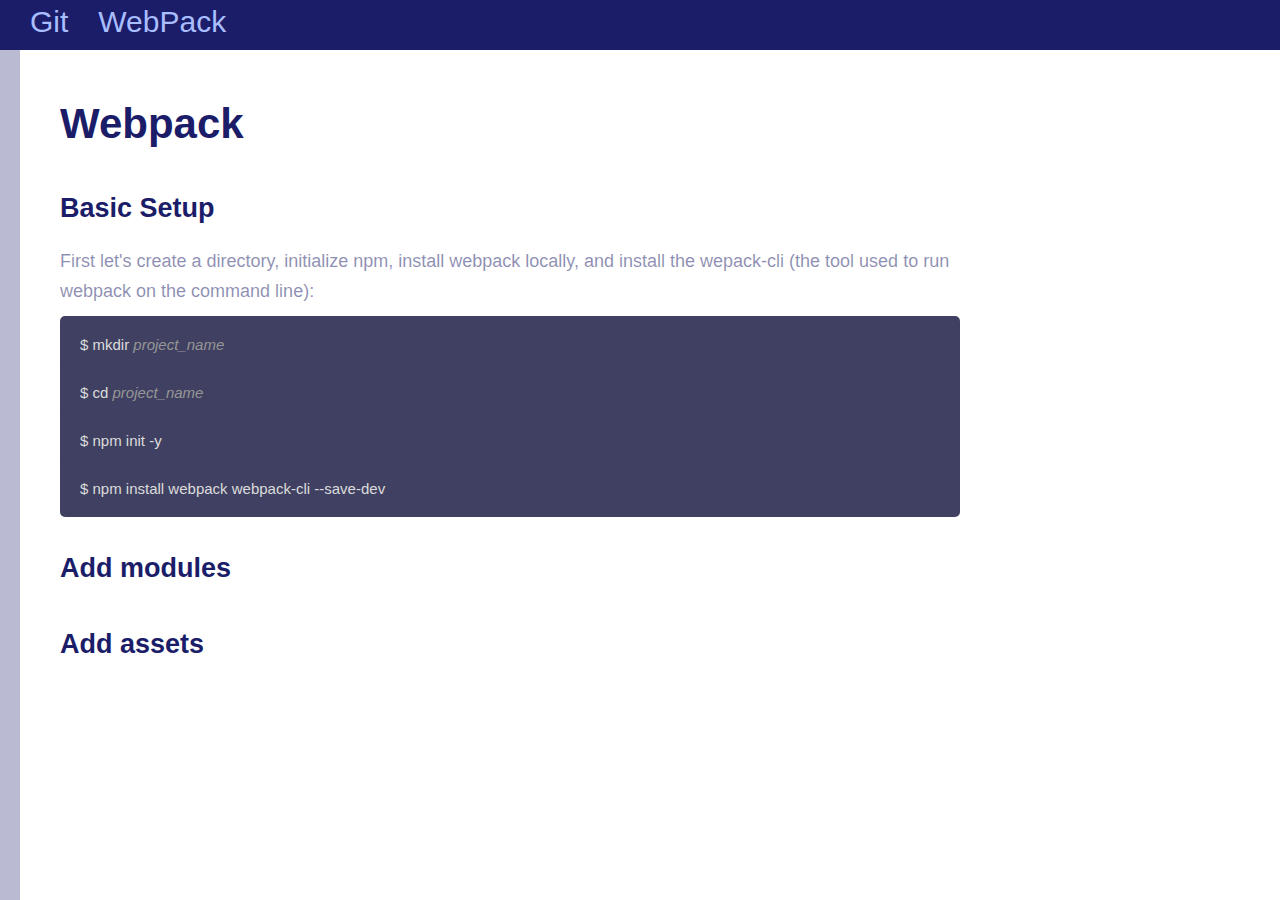
==== webpack.html @ d3045776 "Add some Webpack tutorial content" ====
<!DOCTYPE html>
<html lang="en">
<head>
    <meta charset="UTF-8">
    <meta http-equiv="X-UA-Compatible" content="IE=edge">
    <meta name="viewport" content="width=device-width, initial-scale=1.0">
    <title>Cheat Sheet</title>
    <link rel="stylesheet" href="style.css">
</head>
<script src="script.js"></script>
<body onload="startFunction()">

    <div id="gridContainer">
        <div id="menubarContainer">
            <div id="menuContentContainer">
                <a href="index.html">
                    <div class="menubarItem">Git</div>
                </a>
                <a href="#">
                    <div class="menubarItem">WebPack</div>
                </a>
            </div>
        </div>
        <div id="contentContainer">
            <h1>Webpack</h1>

            <h2>Basic Setup</h2>
            <p>
                First let's create a directory, initialize npm, 
                install webpack locally, and install the wepack-cli
                (the tool used to run webpack on the command line):
            </p>
            <div class="terminalCode">$ mkdir <i>project_name</i></div>
            <div class="terminalCode">$ cd <i>project_name</i></div>
            <div class="terminalCode">$ npm init -y</div>
            <div class="terminalCode">$ npm install webpack webpack-cli --save-dev</div>

            <h2>Add modules</h2>

            <h2>Add assets</h2>
            
        </div>
        <div id="chapterContainer">
            <div id="chapterContent">
            </div>
        </div>
    </div>

</body>
</html>
---- style.css ----
*{ 
    font-family: "Trebuchet MS", Verdana, Arial, sans-serif;
    font-size: 30px;
}
body {
    margin: 0;
}

.terminalCode {
    background-color: rgba(64, 65, 98, 1);
    padding: 20px;
    border-radius: 5px;
    color: rgba(220, 220, 220, 1);
    font-size: .5rem;
    margin-top: -0.53em;
    margin-bottom: -0.3rem;
}

.terminalCode > i {
    color: rgba(150, 150, 150, 1);
    font-size: .5rem;
}

p {
   font-size: .6rem;
   line-height: 1rem;
   color: rgba(27, 29, 105, .5);
   font-weight: 500;
}

h3 {
    color: rgb(27, 29, 105);
    font-size: 0.6rem;
    font-weight: 900;
    margin-bottom: -.3rem;
    margin-top: 1.3rem;
}
h2 {
    color: rgb(27, 29, 105);
    font-size: .9rem;
    margin-top: 1.5rem;
}
h1 {
    color: rgb(27, 29, 105);
    font-size: 1.4rem;
    margin-top: 50px;
}

i {
    font-size: .6rem;
}
#contentContainer {
    width: 95%;
    padding-right: 5%;
    height: 100%;
    max-width: calc(50 * .6rem);
    margin: auto;
    margin-left: 0;
    grid-area: content;
    height: 100%;
    overflow: scroll;
}

#gridContainer {
    display: grid;
    grid-template-columns: 60px 1fr;
    grid-template-rows: 50px 1fr;
    grid-template-areas: 
        "menubar menubar"
        "chapter content"
    ;
    height: 100vh;
}
#chapterContainer {
    grid-area: chapter;
    height: 100%;
    width: 0px;
    padding-right: 20px;
    background-color: rgba(27, 29, 105, 0.3);
    transition: width .4s;
    z-index: 1;
    position: relative;
    overflow: hidden;
    backdrop-filter: blur(20px);
    -webkit-backdrop-filter: blur(20px);
    max-width: max-content;
    overflow: scroll;
}
#menubarContainer {
    grid-area: menubar;
    background-color: rgb(27, 29, 105);
    position: sticky;
    top: 0;
    z-index: 2;
}

#chapterContent {
    overflow: hidden;
    margin-left: 20px;
    padding-right: 20px;
    width: max-content;
}

#menuContentContainer {
    display: flex;
    gap: 30px;
    margin-left: 30px;
}

.menubarItem {
    color: rgba(169, 190, 255, 1);
    margin-top: 5px;
}

a {
    text-decoration: none;
}
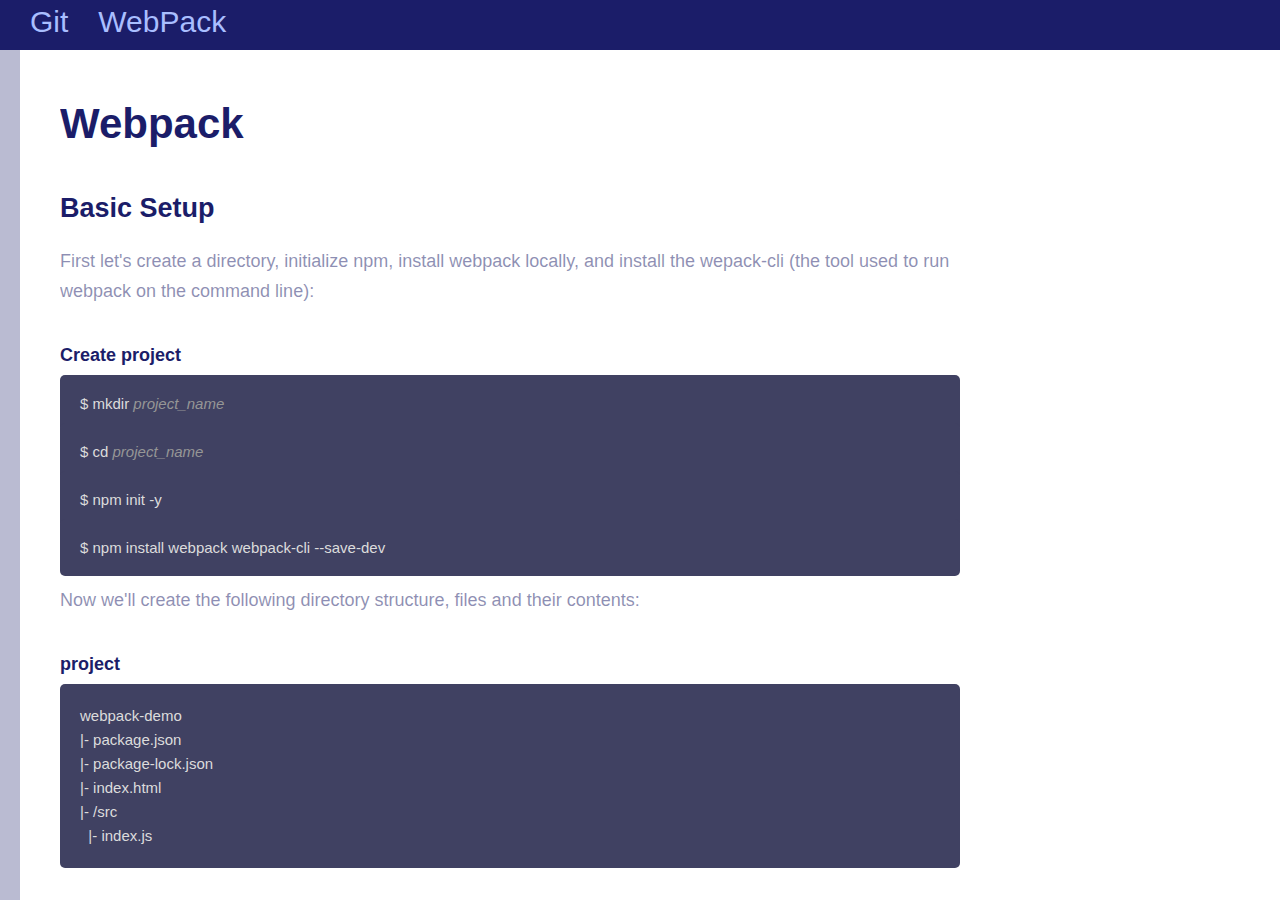
==== commit e8bd267d: "Add copy functionality to js code" ====
--- a/webpack.html
+++ b/webpack.html
@@ -30,10 +30,36 @@
                 install webpack locally, and install the wepack-cli
                 (the tool used to run webpack on the command line):
             </p>
+            <h3>Create project</h3>
+            <p></p>
             <div class="terminalCode">$ mkdir <i>project_name</i></div>
             <div class="terminalCode">$ cd <i>project_name</i></div>
             <div class="terminalCode">$ npm init -y</div>
             <div class="terminalCode">$ npm install webpack webpack-cli --save-dev</div>
+            <p>
+                Now we'll create the following directory structure, files and their contents:
+            </p>
+            <h3>project</h3>
+            <p></p>
+            <div class="terminalCodeWithoutCopy">
+                webpack-demo<br>
+                |- package.json<br>
+                |- package-lock.json<br>
+                |- index.html<br>
+                |- /src<br>
+                &nbsp;&nbsp;|- index.js
+            </div>
+            <h3>src/index.js</h3>
+            <p></p>
+            <div class="terminalCodeJs">
+                function component() {<br>
+                &nbsp;&nbsp;const element = document.createElement("div");<br><br>
+                &nbsp;&nbsp;// Lodash, currently included via a script, is required for this line to work<br>
+                &nbsp;&nbsp;element.innerHTML = _.join(["Hello", "webpack"], " ");<br><br>
+                &nbsp;&nbsp;return element;<br>
+                }<br>
+                document.body.appendChild(component());
+            </div>
 
             <h2>Add modules</h2>
 
--- a/style.css
+++ b/style.css
@@ -6,7 +6,7 @@
     margin: 0;
 }
 
-.terminalCode {
+.terminalCode, .terminalCodeWithoutCopy, .terminalCodeJs {
     background-color: rgba(64, 65, 98, 1);
     padding: 20px;
     border-radius: 5px;
@@ -16,7 +16,11 @@
     margin-bottom: -0.3rem;
 }
 
-.terminalCode > i {
+.terminalCodeWithoutCopy, .terminalCodeJs {
+    line-height: .8rem;
+}
+
+.terminalCode > i, terminalCodeWithoutCopy > i {
     color: rgba(150, 150, 150, 1);
     font-size: .5rem;
 }
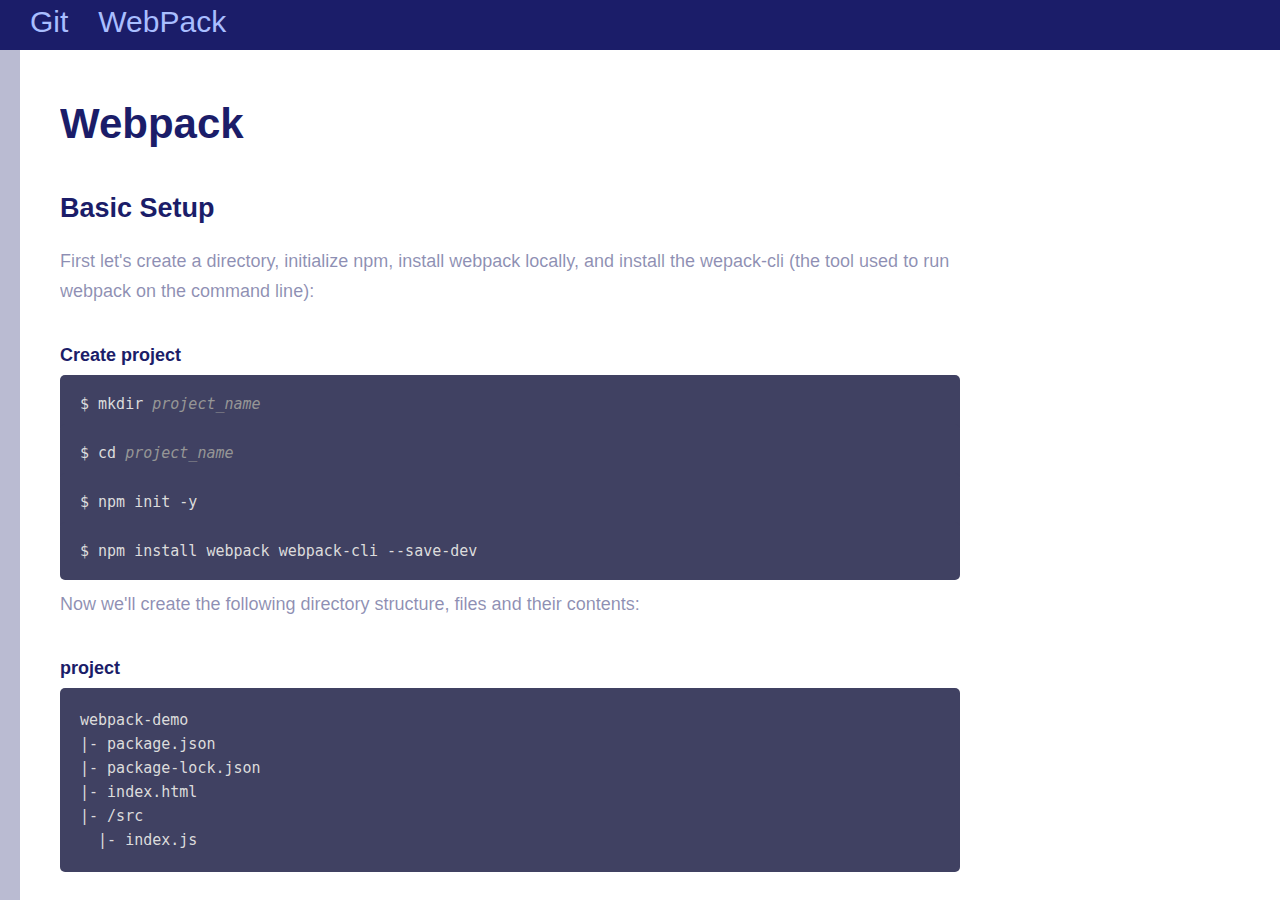
==== commit 9a7ba7d3: "Add chapter Basic setup to webpack" ====
--- a/webpack.html
+++ b/webpack.html
@@ -52,14 +52,24 @@
             <h3>src/index.js</h3>
             <p></p>
             <div class="terminalCodeJs">
-                function component() {<br>
-                &nbsp;&nbsp;const element = document.createElement("div");<br><br>
-                &nbsp;&nbsp;// Lodash, currently included via a script, is required for this line to work<br>
-                &nbsp;&nbsp;element.innerHTML = _.join(["Hello", "webpack"], " ");<br><br>
-                &nbsp;&nbsp;return element;<br>
-                }<br>
-                document.body.appendChild(component());
+                function component() {<br>&nbsp;&nbsp;&nbsp;&nbsp;const element = document.createElement('div');<br><br>&nbsp;&nbsp;&nbsp;&nbsp;// Lodash, currently included via a script, is required for this line to work<br>&nbsp;&nbsp;&nbsp;&nbsp;element.innerHTML = _.join(['Hello', 'webpack'], ' ');<br><br>&nbsp;&nbsp;&nbsp;&nbsp;return element;<br>}<br>&nbsp;&nbsp;<br>document.body.appendChild(component());
             </div>
+            <h3>index.html</h3>
+            <p></p>
+            <div class="terminalCodeHTML">
+                &lt;!DOCTYPE html&gt;<br>&lt;html&gt;<br>&nbsp;&lt;head&gt;<br>&nbsp;&nbsp;&lt;meta charset="utf-8" /&gt;<br>&nbsp;&nbsp;&lt;title&gt;Getting Started&lt;/title&gt;<br>&nbsp;&nbsp;&lt;script src="https://unpkg.com/lodash@4.17.20"&gt;&lt;/script&gt;<br>&nbsp;&lt;/head&gt;<br>&nbsp;&lt;body&gt;<br>&nbsp;&nbsp;&lt;script src="./src/index.js"&gt;&lt;/script&gt;<br>&nbsp;&lt;/body&gt;<br>&lt;/html&gt;
+            </div>
+            <h3>package.json</h3>
+            <p></p>
+            <div class="terminalCodeJs">
+                {<br>&nbsp;&nbsp;&nbsp;&nbsp;"name": "webpack-demo",<br>&nbsp;&nbsp;&nbsp;&nbsp;"version": "1.0.0",<br>&nbsp;&nbsp;&nbsp;&nbsp;"description": "",<br>&nbsp;&nbsp;&nbsp;&nbsp;"main": "index.js",<br>&nbsp;&nbsp;&nbsp;&nbsp;"private": true,<br>&nbsp;&nbsp;&nbsp;&nbsp;"scripts": {<br>&nbsp;&nbsp;&nbsp;&nbsp;&nbsp;&nbsp;"test": "echo "Error: no test specified" && exit 1"<br>&nbsp;&nbsp;&nbsp;&nbsp;},<br>&nbsp;&nbsp;&nbsp;&nbsp;"keywords": [],<br>&nbsp;&nbsp;&nbsp;&nbsp;"author": "",<br>&nbsp;&nbsp;&nbsp;&nbsp;"license": "MIT",<br>&nbsp;&nbsp;&nbsp;&nbsp;"devDependencies": {<br>&nbsp;&nbsp;&nbsp;&nbsp;&nbsp;&nbsp;"webpack": "^5.38.1",<br>&nbsp;&nbsp;&nbsp;&nbsp;&nbsp;&nbsp;"webpack-cli": "^4.7.2",<br>&nbsp;&nbsp;&nbsp;&nbsp;}<br>&nbsp;&nbsp;}
+            </div>
+            <p>
+                In this example, there are implicit dependencies between the script-tags.
+                Our index.js file depends on lodash being inclueded in the page before it runs.
+                This is because index.js never explicity declared the use of lodash, it just assumes
+                that _ is declared.
+            </p>
 
             <h2>Add modules</h2>
 
@@ -73,4 +83,5 @@
     </div>
 
 </body>
-</html>
+</html>     
+            --- a/style.css
+++ b/style.css
@@ -6,7 +6,7 @@
     margin: 0;
 }
 
-.terminalCode, .terminalCodeWithoutCopy, .terminalCodeJs {
+.terminalCode, .terminalCodeWithoutCopy, .terminalCodeJs, .terminalCodeHTML {
     background-color: rgba(64, 65, 98, 1);
     padding: 20px;
     border-radius: 5px;
@@ -14,14 +14,18 @@
     font-size: .5rem;
     margin-top: -0.53em;
     margin-bottom: -0.3rem;
+    font-family: monospace;
+    overflow: scroll;
+    white-space: nowrap;
 }
 
-.terminalCodeWithoutCopy, .terminalCodeJs {
+.terminalCodeWithoutCopy, .terminalCodeJs, .terminalCodeHTML {
     line-height: .8rem;
 }
 
 .terminalCode > i, terminalCodeWithoutCopy > i {
     color: rgba(150, 150, 150, 1);
+    font-family: monospace;
     font-size: .5rem;
 }
 
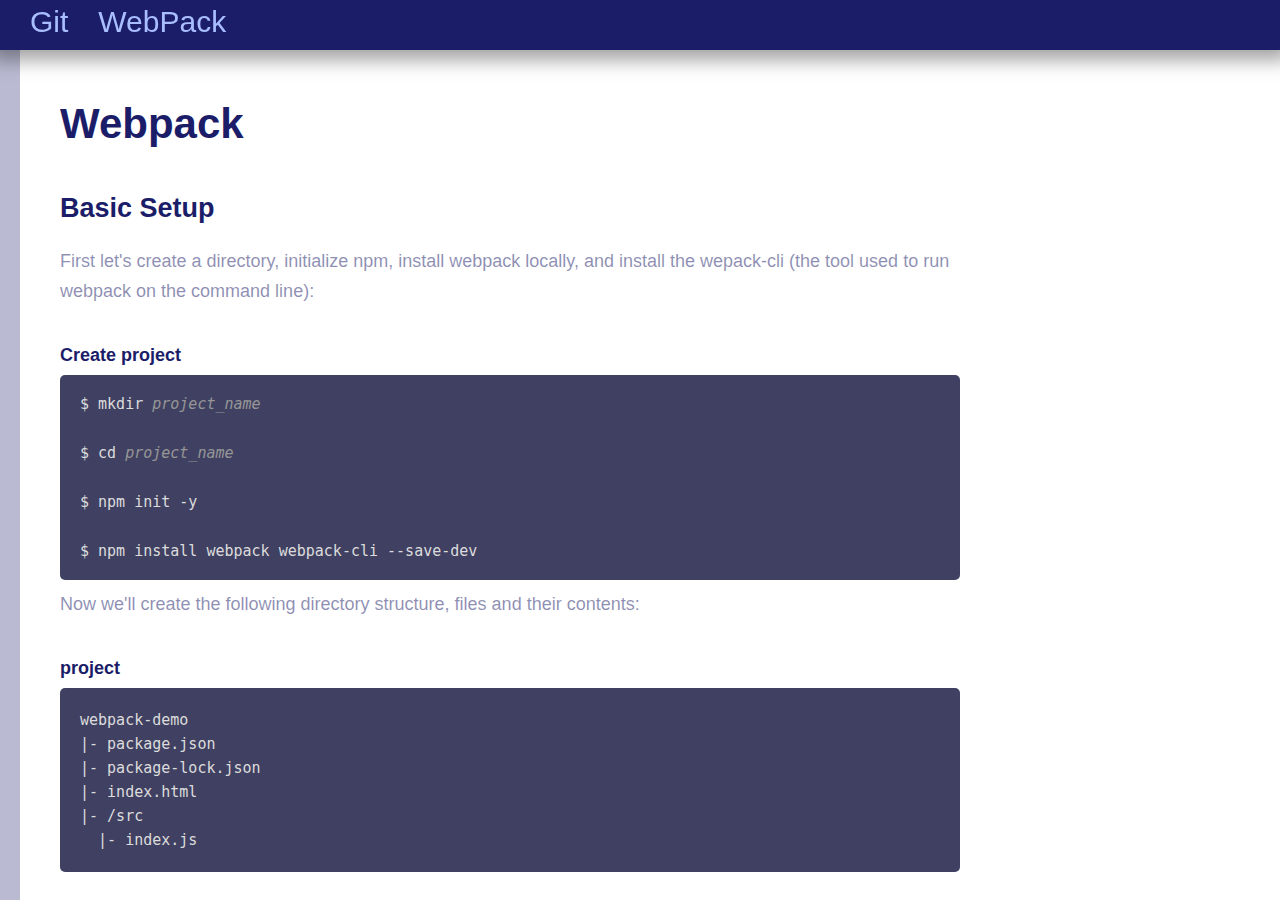
==== commit 46aacb1b: "Add copy animation (new)" ====
--- a/webpack.html
+++ b/webpack.html
@@ -62,7 +62,7 @@
             <h3>package.json</h3>
             <p></p>
             <div class="terminalCodeJs">
-                {<br>&nbsp;&nbsp;&nbsp;&nbsp;"name": "webpack-demo",<br>&nbsp;&nbsp;&nbsp;&nbsp;"version": "1.0.0",<br>&nbsp;&nbsp;&nbsp;&nbsp;"description": "",<br>&nbsp;&nbsp;&nbsp;&nbsp;"main": "index.js",<br>&nbsp;&nbsp;&nbsp;&nbsp;"private": true,<br>&nbsp;&nbsp;&nbsp;&nbsp;"scripts": {<br>&nbsp;&nbsp;&nbsp;&nbsp;&nbsp;&nbsp;"test": "echo "Error: no test specified" && exit 1"<br>&nbsp;&nbsp;&nbsp;&nbsp;},<br>&nbsp;&nbsp;&nbsp;&nbsp;"keywords": [],<br>&nbsp;&nbsp;&nbsp;&nbsp;"author": "",<br>&nbsp;&nbsp;&nbsp;&nbsp;"license": "MIT",<br>&nbsp;&nbsp;&nbsp;&nbsp;"devDependencies": {<br>&nbsp;&nbsp;&nbsp;&nbsp;&nbsp;&nbsp;"webpack": "^5.38.1",<br>&nbsp;&nbsp;&nbsp;&nbsp;&nbsp;&nbsp;"webpack-cli": "^4.7.2",<br>&nbsp;&nbsp;&nbsp;&nbsp;}<br>&nbsp;&nbsp;}
+                {<br>&nbsp;&nbsp;&nbsp;&nbsp;"name": "webpack-demo",<br>&nbsp;&nbsp;&nbsp;&nbsp;"version": "1.0.0",<br>&nbsp;&nbsp;&nbsp;&nbsp;"description": "",<br>&nbsp;&nbsp;&nbsp;&nbsp;"main": "index.js",<br>&nbsp;&nbsp;&nbsp;&nbsp;"private": true,<br>&nbsp;&nbsp;&nbsp;&nbsp;"scripts": {<br>&nbsp;&nbsp;&nbsp;&nbsp;&nbsp;&nbsp;"test": "echo "Error: no test specified" && exit 1"<br>&nbsp;&nbsp;&nbsp;&nbsp;},<br>&nbsp;&nbsp;&nbsp;&nbsp;"keywords": [],<br>&nbsp;&nbsp;&nbsp;&nbsp;"author": "",<br>&nbsp;&nbsp;&nbsp;&nbsp;"license": "MIT",<br>&nbsp;&nbsp;&nbsp;&nbsp;"devDependencies": {<br>&nbsp;&nbsp;&nbsp;&nbsp;&nbsp;&nbsp;"webpack": "^5.38.1",<br>&nbsp;&nbsp;&nbsp;&nbsp;&nbsp;&nbsp;"webpack-cli": "^4.7.2",<br>&nbsp;&nbsp;&nbsp;&nbsp;}<br>}
             </div>
             <p>
                 In this example, there are implicit dependencies between the script-tags.
@@ -71,7 +71,7 @@
                 that _ is declared.
             </p>
 
-            <h2>Add modules</h2>
+            <h2>Creating a bundle</h2>
 
             <h2>Add assets</h2>
             
@@ -84,4 +84,3 @@
 
 </body>
 </html>     
-            --- a/style.css
+++ b/style.css
@@ -15,8 +15,8 @@
     margin-top: -0.53em;
     margin-bottom: -0.3rem;
     font-family: monospace;
-    overflow: scroll;
-    white-space: nowrap;
+    overflow: auto;
+    white-space: nowrap;   
 }
 
 .terminalCodeWithoutCopy, .terminalCodeJs, .terminalCodeHTML {
@@ -100,6 +100,8 @@
     position: sticky;
     top: 0;
     z-index: 2;
+    -webkit-box-shadow: 0px 0px 18px 10px rgba(0,0,0,0.37); 
+    box-shadow: 0px 0px 18px 10px rgba(0,0,0,0.37);
 }
 
 #chapterContent {
@@ -123,3 +125,18 @@
 a {
     text-decoration: none;
 }
+
+#copyMessage {
+    background-color: rgb(27, 29, 105);
+    position: fixed;
+    text-align: center;
+    width: 100%;
+    font-size: 1.2rem;
+    color: white;
+    z-index: 1;
+    bottom: 0;
+    transition: opacity .0s;
+    -webkit-box-shadow: 0px 0px 18px 10px rgba(0,0,0,0.37); 
+    box-shadow: 0px 0px 18px 10px rgba(0,0,0,0.37);
+
+}
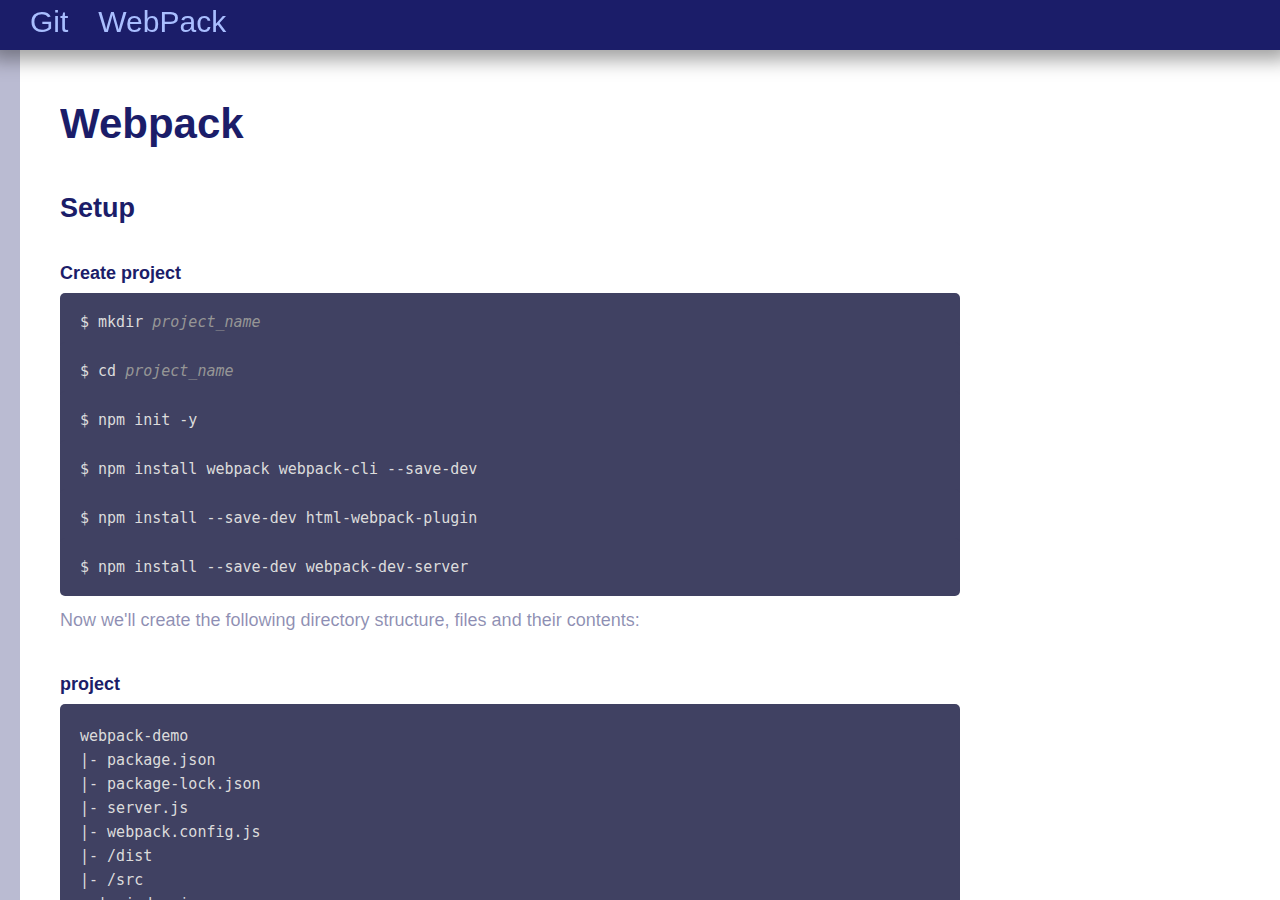
==== commit 1e29bd44: "Changed Chapter content" ====
--- a/webpack.html
+++ b/webpack.html
@@ -24,18 +24,15 @@
         <div id="contentContainer">
             <h1>Webpack</h1>
 
-            <h2>Basic Setup</h2>
-            <p>
-                First let's create a directory, initialize npm, 
-                install webpack locally, and install the wepack-cli
-                (the tool used to run webpack on the command line):
-            </p>
+            <h2>Setup</h2>
             <h3>Create project</h3>
             <p></p>
             <div class="terminalCode">$ mkdir <i>project_name</i></div>
             <div class="terminalCode">$ cd <i>project_name</i></div>
             <div class="terminalCode">$ npm init -y</div>
             <div class="terminalCode">$ npm install webpack webpack-cli --save-dev</div>
+            <div class="terminalCode">$ npm install --save-dev html-webpack-plugin</div>
+            <div class="terminalCode">$ npm install --save-dev webpack-dev-server</div>
             <p>
                 Now we'll create the following directory structure, files and their contents:
             </p>
@@ -45,36 +42,74 @@
                 webpack-demo<br>
                 |- package.json<br>
                 |- package-lock.json<br>
-                |- index.html<br>
+                |- server.js<br>
+                |- webpack.config.js<br>
+                |- /dist<br>
                 |- /src<br>
-                &nbsp;&nbsp;|- index.js
+                &nbsp;&nbsp;|- index.js<br>
+                &nbsp;&nbsp;|- print.js
             </div>
             <h3>src/index.js</h3>
             <p></p>
             <div class="terminalCodeJs">
-                function component() {<br>&nbsp;&nbsp;&nbsp;&nbsp;const element = document.createElement('div');<br><br>&nbsp;&nbsp;&nbsp;&nbsp;// Lodash, currently included via a script, is required for this line to work<br>&nbsp;&nbsp;&nbsp;&nbsp;element.innerHTML = _.join(['Hello', 'webpack'], ' ');<br><br>&nbsp;&nbsp;&nbsp;&nbsp;return element;<br>}<br>&nbsp;&nbsp;<br>document.body.appendChild(component());
+                import _ from 'lodash';<br>import printMe from './print.js';<br><br>function component() {<br>&nbsp;&nbsp;&nbsp;&nbsp;const element = document.createElement('div');<br>&nbsp;&nbsp;&nbsp;&nbsp;const btn = document.createElement('button');<br><br>&nbsp;&nbsp;&nbsp;&nbsp;element.innerHTML = _.join(['Hello', 'webpack'], ' ');<br><br>&nbsp;&nbsp;&nbsp;&nbsp;btn.innerHTML = 'Click me and check the console!';<br>&nbsp;&nbsp;&nbsp;&nbsp;btn.onclick = printMe;<br><br>&nbsp;&nbsp;&nbsp;&nbsp;element.appendChild(btn);<br><br>&nbsp;&nbsp; return element;<br>}<br><br>document.body.appendChild(component());
             </div>
-            <h3>index.html</h3>
+            <h3>src/print.js</h3>
             <p></p>
-            <div class="terminalCodeHTML">
-                &lt;!DOCTYPE html&gt;<br>&lt;html&gt;<br>&nbsp;&lt;head&gt;<br>&nbsp;&nbsp;&lt;meta charset="utf-8" /&gt;<br>&nbsp;&nbsp;&lt;title&gt;Getting Started&lt;/title&gt;<br>&nbsp;&nbsp;&lt;script src="https://unpkg.com/lodash@4.17.20"&gt;&lt;/script&gt;<br>&nbsp;&lt;/head&gt;<br>&nbsp;&lt;body&gt;<br>&nbsp;&nbsp;&lt;script src="./src/index.js"&gt;&lt;/script&gt;<br>&nbsp;&lt;/body&gt;<br>&lt;/html&gt;
-            </div>
+            <div class="terminalCodeJs">
+                export default function printMe() {<br>&nbsp;&nbsp;&nbsp;&nbsp;console.log('I get called from print.js!');<br>}</div>
             <h3>package.json</h3>
             <p></p>
             <div class="terminalCodeJs">
-                {<br>&nbsp;&nbsp;&nbsp;&nbsp;"name": "webpack-demo",<br>&nbsp;&nbsp;&nbsp;&nbsp;"version": "1.0.0",<br>&nbsp;&nbsp;&nbsp;&nbsp;"description": "",<br>&nbsp;&nbsp;&nbsp;&nbsp;"main": "index.js",<br>&nbsp;&nbsp;&nbsp;&nbsp;"private": true,<br>&nbsp;&nbsp;&nbsp;&nbsp;"scripts": {<br>&nbsp;&nbsp;&nbsp;&nbsp;&nbsp;&nbsp;"test": "echo "Error: no test specified" && exit 1"<br>&nbsp;&nbsp;&nbsp;&nbsp;},<br>&nbsp;&nbsp;&nbsp;&nbsp;"keywords": [],<br>&nbsp;&nbsp;&nbsp;&nbsp;"author": "",<br>&nbsp;&nbsp;&nbsp;&nbsp;"license": "MIT",<br>&nbsp;&nbsp;&nbsp;&nbsp;"devDependencies": {<br>&nbsp;&nbsp;&nbsp;&nbsp;&nbsp;&nbsp;"webpack": "^5.38.1",<br>&nbsp;&nbsp;&nbsp;&nbsp;&nbsp;&nbsp;"webpack-cli": "^4.7.2",<br>&nbsp;&nbsp;&nbsp;&nbsp;}<br>}
+                {<br>&nbsp;&nbsp;&nbsp;&nbsp;"name": "webpack-demo",<br>&nbsp;&nbsp;&nbsp;&nbsp;"version": "1.0.0",<br>&nbsp;&nbsp;&nbsp;&nbsp;"description": "",<br>&nbsp;&nbsp;&nbsp;&nbsp;"private": true,<br>&nbsp;&nbsp;&nbsp;&nbsp;"scripts": {<br>&nbsp;&nbsp;&nbsp;&nbsp;&nbsp;&nbsp;&nbsp;&nbsp;"test": "echo "Error: no test specified" && exit 1",<br>&nbsp;&nbsp;&nbsp;&nbsp;&nbsp;&nbsp;&nbsp;&nbsp;"watch": "webpack --watch",<br>&nbsp;&nbsp;&nbsp;&nbsp;&nbsp;&nbsp;&nbsp;&nbsp;"start": "webpack serve --open",<br>&nbsp;&nbsp;&nbsp;&nbsp;&nbsp;&nbsp;&nbsp;&nbsp;"server": "node server.js",<br>&nbsp;&nbsp;&nbsp;&nbsp;&nbsp;&nbsp;&nbsp;&nbsp;"build": "webpack"<br>&nbsp;&nbsp;&nbsp;&nbsp;},<br>&nbsp;&nbsp;&nbsp;&nbsp;"keywords": [],<br>&nbsp;&nbsp;&nbsp;&nbsp;"author": "",<br>&nbsp;&nbsp;&nbsp;&nbsp;"license": "ISC",<br>&nbsp;&nbsp;&nbsp;&nbsp;"devDependencies": {<br>&nbsp;&nbsp;&nbsp;&nbsp;&nbsp;&nbsp;&nbsp;&nbsp;"express": "^4.17.1",<br>&nbsp;&nbsp;&nbsp;&nbsp;&nbsp;&nbsp;&nbsp;&nbsp;"html-webpack-plugin": "^4.5.0",<br>&nbsp;&nbsp;&nbsp;&nbsp;&nbsp;&nbsp;&nbsp;&nbsp;"webpack": "^5.4.0",<br>&nbsp;&nbsp;&nbsp;&nbsp;&nbsp;&nbsp;&nbsp;&nbsp;"webpack-cli": "^4.2.0",<br>&nbsp;&nbsp;&nbsp;&nbsp;&nbsp;&nbsp;&nbsp;&nbsp;"webpack-dev-middleware": "^4.0.2",<br>&nbsp;&nbsp;&nbsp;&nbsp;&nbsp;&nbsp;&nbsp;&nbsp;"webpack-dev-server": "^3.11.0"<br>&nbsp;&nbsp;&nbsp;&nbsp;},<br>&nbsp;&nbsp;&nbsp;&nbsp;"dependencies": {<br>&nbsp;&nbsp;&nbsp;&nbsp;&nbsp;&nbsp;&nbsp;&nbsp;"lodash": "^4.17.20"<br>&nbsp;&nbsp;&nbsp;&nbsp;}<br>}            </div>
+            <h3>webpack.config.js</h3>
+            <p></p>
+            <div class="terminalCodeJs">
+                const path = require('path');<br>const HtmlWebpackPlugin = require('html-webpack-plugin');<br><br>module.exports = {<br>&nbsp;&nbsp;&nbsp;&nbsp;mode: 'development',<br>&nbsp;&nbsp;&nbsp;&nbsp;entry: {<br>&nbsp;&nbsp;&nbsp;&nbsp;&nbsp;&nbsp;&nbsp;&nbsp;index: './src/index.js',<br>&nbsp;&nbsp;&nbsp;&nbsp;&nbsp;&nbsp;&nbsp;&nbsp;print: './src/print.js',<br>&nbsp;&nbsp;&nbsp;&nbsp;},<br>&nbsp;&nbsp;&nbsp;&nbsp;devtool: 'inline-source-map',<br>&nbsp;&nbsp;&nbsp;&nbsp;devServer: {<br>&nbsp;&nbsp;&nbsp;&nbsp;&nbsp;&nbsp;&nbsp;&nbsp;static: './dist',<br>&nbsp;&nbsp;&nbsp;&nbsp;},<br>&nbsp;&nbsp;&nbsp;&nbsp;plugins: [<br>&nbsp;&nbsp;&nbsp;&nbsp;&nbsp;&nbsp;&nbsp;&nbsp;new HtmlWebpackPlugin({<br>&nbsp;&nbsp;&nbsp;&nbsp;&nbsp;&nbsp;&nbsp;&nbsp;&nbsp;&nbsp;&nbsp;&nbsp;title: 'Development',<br>&nbsp;&nbsp;&nbsp;&nbsp;&nbsp;&nbsp;&nbsp;&nbsp;}),<br>&nbsp;&nbsp;&nbsp;&nbsp;],<br>&nbsp;&nbsp;&nbsp;&nbsp;output: {<br>&nbsp;&nbsp;&nbsp;&nbsp;&nbsp;&nbsp;&nbsp;&nbsp;filename: '[name].bundle.js',<br>&nbsp;&nbsp;&nbsp;&nbsp;&nbsp;&nbsp;&nbsp;&nbsp;path: path.resolve(__dirname, 'dist'),<br>&nbsp;&nbsp;&nbsp;&nbsp;&nbsp;&nbsp;&nbsp;&nbsp;clean: true,<br>&nbsp;&nbsp;&nbsp;&nbsp;&nbsp;&nbsp;&nbsp;&nbsp;publicPath: '/',<br>&nbsp;&nbsp;&nbsp;&nbsp;},<br>};
+            </div>
+            <h3>server.js</h3>
+            <p></p>
+            <div class="terminalCodeJs">
+                const express = require('express');<br>const webpack = require('webpack');<br>const webpackDevMiddleware = require('webpack-dev-middleware');<br><br>const app = express();<br>const config = require('./webpack.config.js');<br>const compiler = webpack(config);<br><br>// Tell express to use the webpack-dev-middleware and use the webpack.config.js<br>// configuration file as a base.<br>app.use(<br>&nbsp;&nbsp;&nbsp;&nbsp;webpackDevMiddleware(compiler, {<br>&nbsp;&nbsp;&nbsp;&nbsp;&nbsp;&nbsp;&nbsp;&nbsp;publicPath: config.output.publicPath,<br>&nbsp;&nbsp;&nbsp;&nbsp;})<br>);<br><br>// Serve the files on port 3000.<br>app.listen(3000, function () {<br>&nbsp;&nbsp;&nbsp;&nbsp;console.log('Example app listening on port 3000!');<br>});
+            </div>
+            <h2>Loading Assets example CSS</h2>
+            <p>
+                In order to import a CSS file from within a JavaScript module, you need to
+                install and add the style-loader and css-loader to your module configuration:
+            </p>
+            <div class="terminalCode">$ npm install --save-dev style-loader css-loader</div>
+            <h3>webpack.config.js with modules</h3>
+            <p></p>
+            <div class="terminalCodeJs">
+                const path = require('path');<br><br>module.exports = {<br>&nbsp;&nbsp;entry: './src/index.js',<br>&nbsp;&nbsp;output: {<br>&nbsp;&nbsp;&nbsp;&nbsp;filename: 'bundle.js',<br>&nbsp;&nbsp;&nbsp;&nbsp;path: path.resolve(__dirname, 'dist'),<br>&nbsp;&nbsp;},<br>&nbsp;&nbsp;// Here you add the assets<br>&nbsp;&nbsp;module: {<br>&nbsp;&nbsp;&nbsp;&nbsp;rules: [<br>&nbsp;&nbsp;&nbsp;&nbsp;&nbsp;&nbsp;{<br>&nbsp;&nbsp;&nbsp;&nbsp;&nbsp;&nbsp;&nbsp;&nbsp;test: /.css$/i,<br>&nbsp;&nbsp;&nbsp;&nbsp;&nbsp;&nbsp;&nbsp;&nbsp;use: ['style-loader', 'css-loader'],<br>&nbsp;&nbsp;&nbsp;&nbsp;&nbsp;&nbsp;},<br>&nbsp;&nbsp;&nbsp;&nbsp;],<br>&nbsp;&nbsp;},<br>};
             </div>
             <p>
-                In this example, there are implicit dependencies between the script-tags.
-                Our index.js file depends on lodash being inclueded in the page before it runs.
-                This is because index.js never explicity declared the use of lodash, it just assumes
-                that _ is declared.
+                Now you can add css files into the dist folder and refer to them with an import.
             </p>
 
-            <h2>Creating a bundle</h2>
+            <h2>NPM Scripts</h2>
+            <h3>Example webpack</h3>
+            <p>
+                Given it's not particulary fun to run a local copy of webpack from the
+                CLI, we can set up a little shortcut. Therefor we need to edit the scripts section 
+                in the package.json file like you can see above with the <code>build</code> script.
+            </p>
+            <p>
+                Now the <code>npm run build</code> command can be used in place of the
+                npx command we used earlier. Note that within <code>scripts</code> we can
+                reference locally installed npm packages by name the same way we did with
+                npx. This convention is the standard in most npm-based projects because it allows
+                all contributors to use the same set of common scripts.
+                No run the following command and see if your script alias works:
+            </p>
+            <div class="terminalCode">$ npm run build</div>
+            <p>
+                This command equals the following command:
+            </p>
+            <div class="terminalCode">$ npx wepack</div>
 
-            <h2>Add assets</h2>
-            
+                
+
         </div>
         <div id="chapterContainer">
             <div id="chapterContent">
--- a/style.css
+++ b/style.css
@@ -109,6 +109,8 @@
     margin-left: 20px;
     padding-right: 20px;
     width: max-content;
+    height: 100%;
+    overflow: scroll;
 }
 
 #menuContentContainer {
@@ -140,3 +142,9 @@
     box-shadow: 0px 0px 18px 10px rgba(0,0,0,0.37);
 
 }
+
+code {
+    font-size: .6rem;
+    display: inline-block;
+    color: rgba(27, 29, 105, 1);
+}
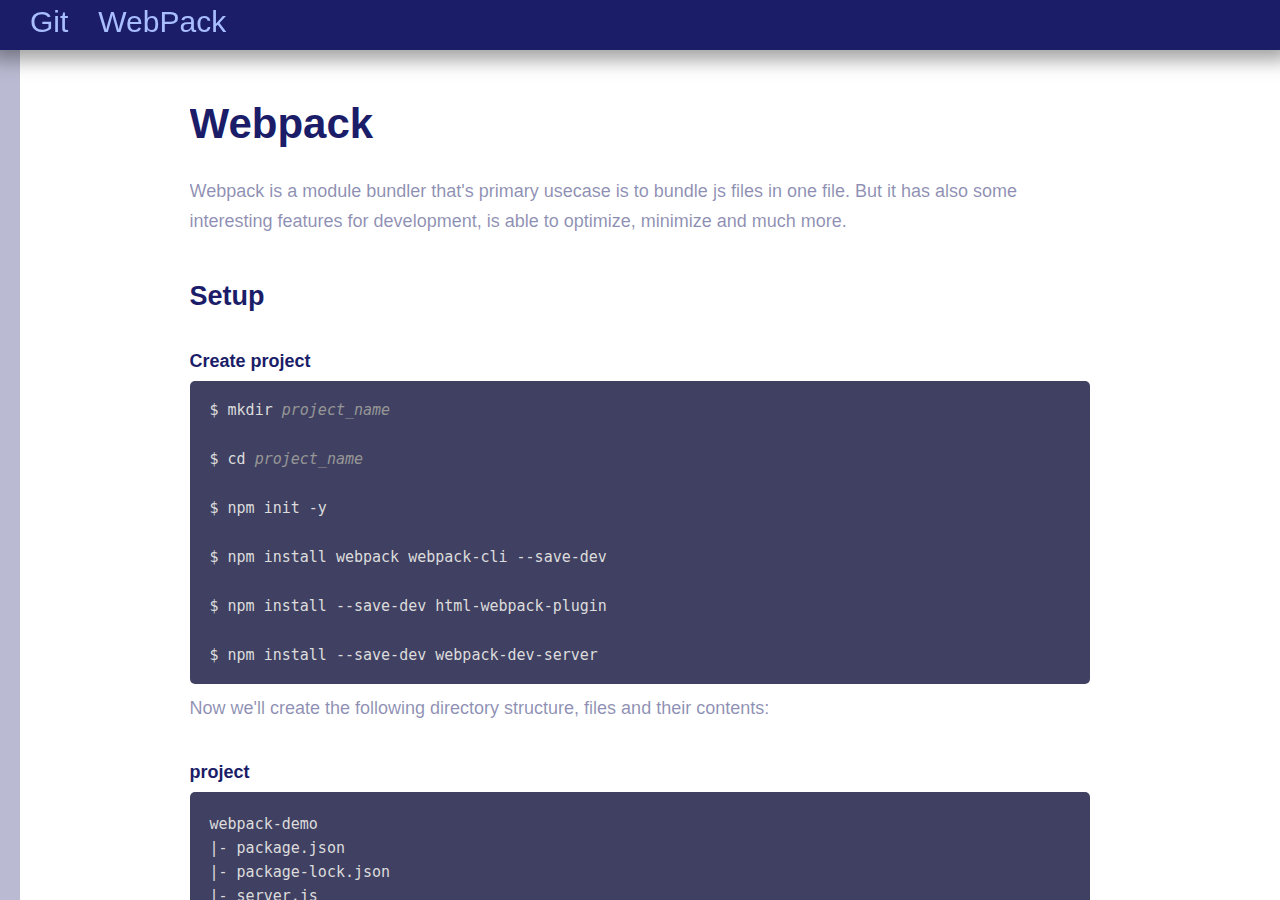
==== commit 2d90936c: "Add webpack description" ====
--- a/webpack.html
+++ b/webpack.html
@@ -23,7 +23,11 @@
         </div>
         <div id="contentContainer">
             <h1>Webpack</h1>
-
+            <p>
+                Webpack is a module bundler that's primary usecase is to bundle js files
+                in one file. But it has also some interesting features for development,
+                is able to optimize, minimize and much more.
+            </p>
             <h2>Setup</h2>
             <h3>Create project</h3>
             <p></p>
--- a/style.css
+++ b/style.css
@@ -67,6 +67,7 @@
     grid-area: content;
     height: 100%;
     overflow: scroll;
+    margin: auto;
 }
 
 #gridContainer {
@@ -148,3 +149,12 @@
     display: inline-block;
     color: rgba(27, 29, 105, 1);
 }
+
+*::-webkit-scrollbar {
+    display: none;
+}
+  
+* {
+    -ms-overflow-style: none;
+    scrollbar-width: none;
+}
